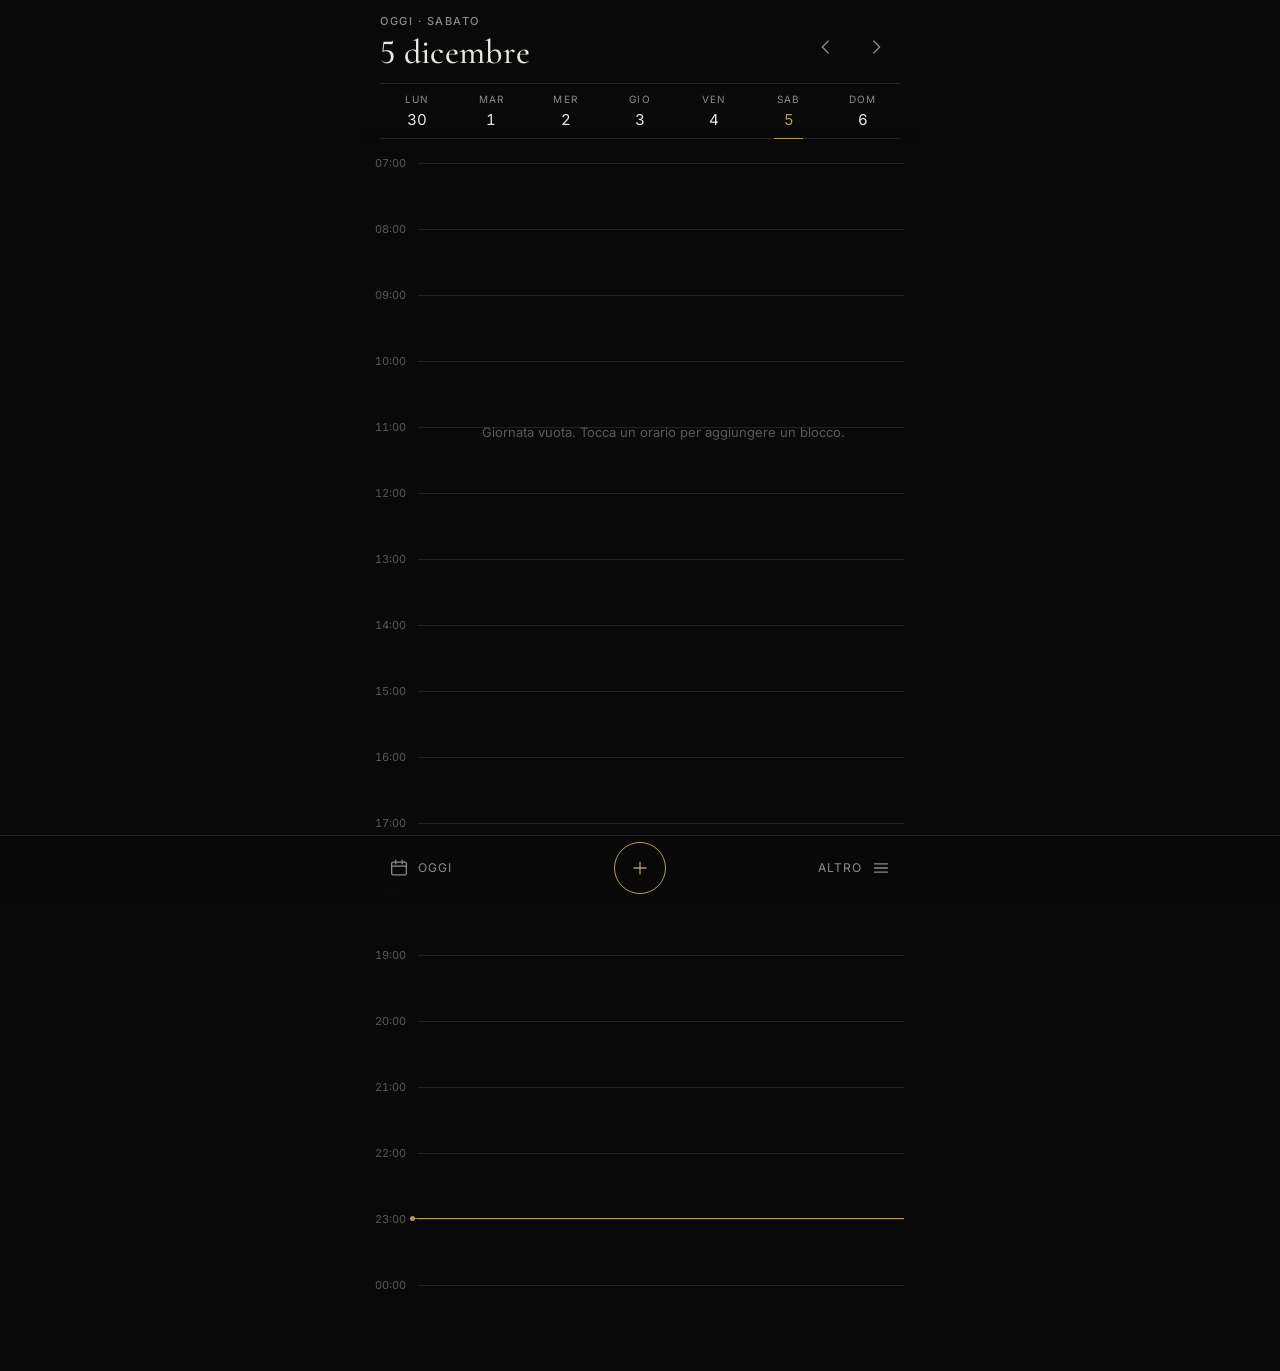
==== index.html @ aca677e9 "Fase 1: vista giornata, blocchi, trascinamento, backup e PWA Pagina di prova dello stile, struttura " ====
<!DOCTYPE html>
<html lang="it" data-accento="ottone" data-titoli="serif">
<head>
  <meta charset="utf-8">
  <!-- viewport-fit=cover: la pagina arriva fino ai bordi di iPhone (tacca compresa) -->
  <meta name="viewport" content="width=device-width, initial-scale=1, viewport-fit=cover">
  <title>Agenda</title>
  <meta name="theme-color" content="#09090a">
  <meta name="color-scheme" content="dark">

  <!-- Per l'installazione sulla schermata Home -->
  <link rel="manifest" href="manifest.webmanifest">
  <meta name="apple-mobile-web-app-capable" content="yes">
  <meta name="mobile-web-app-capable" content="yes">
  <meta name="apple-mobile-web-app-status-bar-style" content="black-translucent">
  <meta name="apple-mobile-web-app-title" content="Agenda">
  <link rel="apple-touch-icon" href="icone/icona-180.png">
  <link rel="icon" type="image/png" href="icone/icona-192.png">

  <link rel="stylesheet" href="css/base.css">
  <link rel="stylesheet" href="css/componenti.css">
</head>
<body>
  <div class="app">

    <header class="testata">
      <div class="testata-riga">
        <div class="testata-data">
          <span class="etichetta" id="testata-giorno"></span>
          <h1 class="titolo" id="testata-data"></h1>
        </div>
        <div class="frecce">
          <button class="icona-pulsante" id="giorno-prima" aria-label="Giorno precedente">
            <svg viewBox="0 0 24 24"><path d="M14.5 5.5 8 12l6.5 6.5"/></svg>
          </button>
          <button class="icona-pulsante" id="giorno-dopo" aria-label="Giorno successivo">
            <svg viewBox="0 0 24 24"><path d="M9.5 5.5 16 12l-6.5 6.5"/></svg>
          </button>
        </div>
      </div>
      <nav class="settimana" id="settimana" aria-label="Settimana"></nav>
    </header>

    <main>
      <div class="timeline" id="timeline"></div>
      <p class="avviso-sovrapposizioni" id="avviso"></p>
    </main>

  </div>

  <!-- Azioni principali in basso, a portata di pollice -->
  <nav class="barra" aria-label="Azioni">
    <div class="barra-interno">
      <button class="barra-voce" id="vai-oggi">
        <svg viewBox="0 0 24 24"><rect x="4" y="5.5" width="16" height="14" rx="1.5"/><path d="M4 10h16M8.5 3.5v4M15.5 3.5v4"/></svg>
        Oggi
      </button>
      <button class="barra-aggiungi" id="aggiungi" aria-label="Aggiungi un blocco">
        <svg viewBox="0 0 24 24"><path d="M12 5.5v13M5.5 12h13"/></svg>
      </button>
      <button class="barra-voce" id="altro">
        Altro
        <svg viewBox="0 0 24 24"><path d="M5 7.5h14M5 12h14M5 16.5h14"/></svg>
      </button>
    </div>
  </nav>

  <!-- type="module": permette a un file JavaScript di importarne altri -->
  <script type="module" src="js/app.js"></script>
</body>
</html>
---- css/base.css ----
/* ============================================================
   BASE — variabili, font, regole generali.
   Tutti i colori e le misure dell'app stanno qui, in "variabili CSS"
   (--nome). Per cambiare l'accento o un grigio basta toccare una riga.
   ============================================================ */

/* Font inclusi nel progetto: funzionano anche offline.
   Sono "variabili": un solo file contiene tutti i pesi (sottile, normale, ...). */
@font-face {
  font-family: "Inter";
  src: url("../fonts/Inter.ttf") format("truetype");
  font-weight: 100 900;
  font-display: swap;
}
@font-face {
  font-family: "Cormorant Garamond";
  src: url("../fonts/CormorantGaramond.ttf") format("truetype");
  font-weight: 300 700;
  font-display: swap;
}

:root {
  /* Superfici: tre livelli di nero, dal fondo alle card */
  --fondo: #09090a;
  --superficie: #101012;
  --rialzo: #17171a;
  --linea: #232327;
  --linea-forte: #34343a;

  /* Testo */
  --testo: #ebe8e1;
  --testo-2: #8d8b86;
  --testo-3: #5a5956;

  /* Accento: ottone (predefinito). L'alternativa "acciaio" è più sotto. */
  --accento: #b09a66;
  --accento-tenue: rgba(176, 154, 102, 0.14);

  /* Stati */
  --fatto: #7f9a86;
  --saltato: #9a6f6a;

  /* Tipografia */
  --font-ui: "Inter", system-ui, -apple-system, "Helvetica Neue", sans-serif;
  --font-titoli: "Cormorant Garamond", "Iowan Old Style", Georgia, serif;
  --peso-titoli: 500;

  /* Misure */
  --raggio: 6px;
  --raggio-piccolo: 4px;
  --tocco: 48px;            /* altezza minima delle aree toccabili */
  --rapida: 160ms;
  --morbida: 240ms;
  --curva: cubic-bezier(0.2, 0.7, 0.2, 1);
}

/* Accento alternativo: si attiva scrivendo <html data-accento="acciaio"> */
:root[data-accento="acciaio"] {
  --accento: #93a6b6;
  --accento-tenue: rgba(147, 166, 182, 0.14);
}

/* Titoli alternativi: sans molto sottile al posto del serif */
:root[data-titoli="sans"] {
  --font-titoli: "Inter", system-ui, sans-serif;
  --peso-titoli: 200;
}

*, *::before, *::after { box-sizing: border-box; }

html {
  background: var(--fondo);
  color-scheme: dark;
  -webkit-text-size-adjust: 100%;
}

body {
  margin: 0;
  background: var(--fondo);
  color: var(--testo);
  font-family: var(--font-ui);
  font-size: 15px;
  line-height: 1.45;
  font-weight: 400;
  -webkit-font-smoothing: antialiased;
  -webkit-tap-highlight-color: transparent;
  overscroll-behavior-y: none;
}

h1, h2, h3, p { margin: 0; }

button, input, select, textarea {
  font: inherit;
  color: inherit;
}

button {
  background: none;
  border: 0;
  padding: 0;
  cursor: pointer;
}

/* Numeri "tabulari": ogni cifra occupa la stessa larghezza,
   così orari e statistiche restano incolonnati. */
.numeri, .titolo.numeri { font-variant-numeric: tabular-nums lining-nums; }

.titolo {
  font-family: var(--font-titoli);
  font-weight: var(--peso-titoli);
  letter-spacing: 0.01em;
  line-height: 1.1;
  /* cifre "allineate" (tutte alte uguali): il serif di default le disegna in stile antico */
  font-variant-numeric: lining-nums;
}

/* Etichette piccole in maiuscoletto spaziato */
.etichetta {
  font-size: 11px;
  font-weight: 500;
  letter-spacing: 0.14em;
  text-transform: uppercase;
  color: var(--testo-2);
}

.secondario { color: var(--testo-2); }

/* Contorno visibile solo quando si naviga da tastiera */
:focus-visible {
  outline: 1px solid var(--accento);
  outline-offset: 2px;
}

/* Chi ha chiesto al telefono di ridurre le animazioni non ne vede */
@media (prefers-reduced-motion: reduce) {
  *, *::before, *::after {
    animation-duration: 0.01ms !important;
    transition-duration: 0.01ms !important;
    scroll-behavior: auto !important;
  }
}
---- css/componenti.css ----
/* ============================================================
   COMPONENTI — i pezzi dell'interfaccia: testata, timeline,
   blocchi, barra in basso, foglio di modifica, pulsanti, campi.
   ============================================================ */

/* ---------- Struttura della pagina ---------- */

.app {
  max-width: 560px;
  margin: 0 auto;
  min-height: 100dvh;
  /* env(safe-area-inset-*) = spazio occupato da tacca e barra di iPhone */
  padding: env(safe-area-inset-top) 0 calc(76px + env(safe-area-inset-bottom));
}

/* ---------- Testata con data e striscia della settimana ---------- */

.testata {
  position: sticky;
  top: 0;
  z-index: 20;
  background: linear-gradient(var(--fondo) 86%, transparent);
  padding: calc(14px + env(safe-area-inset-top)) 20px 10px;
  margin-top: calc(-1 * env(safe-area-inset-top));
}

.testata-riga {
  display: flex;
  align-items: flex-end;
  justify-content: space-between;
  gap: 12px;
}

.testata-data { text-align: left; min-height: var(--tocco); }
.testata-data .titolo { font-size: 34px; display: block; }
.testata-data .etichetta { display: block; margin-bottom: 4px; }

.frecce { display: flex; gap: 2px; }

.icona-pulsante {
  width: var(--tocco);
  height: var(--tocco);
  display: grid;
  place-items: center;
  color: var(--testo-2);
  border-radius: var(--raggio);
  transition: color var(--rapida), background var(--rapida);
}
.icona-pulsante:active { color: var(--testo); background: var(--rialzo); }
.icona-pulsante svg, .barra svg, .pulsante svg {
  width: 22px; height: 22px;
  fill: none; stroke: currentColor; stroke-width: 1.4;
  stroke-linecap: round; stroke-linejoin: round;
}

.settimana {
  display: grid;
  grid-template-columns: repeat(7, 1fr);
  margin-top: 12px;
  border-top: 1px solid var(--linea);
  border-bottom: 1px solid var(--linea);
}
.settimana button {
  height: 54px;
  display: flex;
  flex-direction: column;
  align-items: center;
  justify-content: center;
  gap: 3px;
  color: var(--testo-2);
  position: relative;
  transition: color var(--rapida);
}
.settimana .sigla { font-size: 10px; letter-spacing: 0.12em; text-transform: uppercase; }
.settimana .numero { font-size: 15px; color: var(--testo); font-weight: 400; }
.settimana .oggi .numero { color: var(--accento); }
.settimana .scelto::after {
  content: "";
  position: absolute;
  left: 30%; right: 30%; bottom: -1px;
  height: 1px;
  background: var(--accento);
}
/* Puntino: nel giorno c'è almeno un blocco */
.settimana .pieno .sigla::after {
  content: "";
  display: inline-block;
  width: 3px; height: 3px; border-radius: 50%;
  background: var(--testo-3);
  margin-left: 4px;
  vertical-align: middle;
}

/* ---------- Timeline ---------- */

.timeline {
  position: relative;
  margin: 14px 16px 0 0;
  /* l'altezza viene impostata da JavaScript: 1 minuto = 1 pixel */
  touch-action: pan-y;
}

.ora {
  position: absolute;
  left: 0; right: 0;
  height: 0;
  border-top: 1px solid var(--linea);
  margin-left: 58px;
}
.ora span {
  position: absolute;
  left: -58px;
  top: -8px;
  width: 46px;
  text-align: right;
  font-size: 11px;
  color: var(--testo-3);
}

.area-blocchi {
  position: absolute;
  left: 62px; right: 0; top: 0; bottom: 0;
}

.adesso {
  position: absolute;
  left: 52px; right: 0;
  height: 1px;
  background: var(--accento);
  z-index: 5;
  pointer-events: none;
}
.adesso::before {
  content: "";
  position: absolute;
  left: -2px; top: -2px;
  width: 5px; height: 5px; border-radius: 50%;
  background: var(--accento);
}

.blocco {
  position: absolute;
  overflow: hidden;
  text-align: left;
  background: var(--rialzo);
  border: 1px solid var(--linea);
  border-left: 2px solid var(--colore, var(--testo-3));
  border-radius: var(--raggio-piccolo);
  padding: 5px 9px;
  display: flex;
  flex-direction: column;
  gap: 1px;
  /* niente menu "copia" né selezione del testo quando tengo premuto */
  -webkit-touch-callout: none;
  -webkit-user-select: none;
  user-select: none;
  transition: background var(--rapida), border-color var(--rapida),
              opacity var(--rapida), transform var(--rapida);
}
.blocco:active { background: #1c1c20; }
.blocco-titolo {
  font-size: 13.5px;
  font-weight: 500;
  white-space: nowrap;
  overflow: hidden;
  text-overflow: ellipsis;
}
.blocco-orario { font-size: 11px; color: var(--testo-2); }
.blocco.corto { flex-direction: row; align-items: center; gap: 8px; padding-top: 0; padding-bottom: 0; }
.blocco.corto .blocco-titolo { font-size: 12.5px; }

.blocco.fatto .blocco-titolo { color: var(--testo-2); }
.blocco.fatto .blocco-titolo::after { content: " · fatto"; color: var(--fatto); font-weight: 400; }
.blocco.saltato { opacity: 0.5; border-left-color: var(--saltato); }
.blocco.saltato .blocco-titolo { text-decoration: line-through; text-decoration-color: var(--testo-3); }

/* Sovrapposizione: un bordo tratteggiato in alto, senza bloccare nulla */
.blocco.sovrapposto { border-top: 1px dashed var(--linea-forte); }

.blocco.trascinato {
  z-index: 10;
  background: #1e1e22;
  border-color: var(--accento);
  transform: scale(1.015);
  transition: none;
}

.vuoto {
  position: absolute;
  left: 0; right: 0;
  text-align: center;
  color: var(--testo-3);
  font-size: 13px;
  pointer-events: none;
}

.avviso-sovrapposizioni {
  margin: 10px 20px 0 78px;
  font-size: 12px;
  color: var(--testo-2);
}

/* ---------- Barra in basso (azioni per il pollice) ---------- */

.barra {
  position: fixed;
  left: 0; right: 0; bottom: 0;
  z-index: 30;
  background: rgba(9, 9, 10, 0.92);
  -webkit-backdrop-filter: blur(14px);
  backdrop-filter: blur(14px);
  border-top: 1px solid var(--linea);
  padding-bottom: env(safe-area-inset-bottom);
}
.barra-interno {
  max-width: 560px;
  margin: 0 auto;
  height: 64px;
  display: grid;
  grid-template-columns: 1fr auto 1fr;
  align-items: center;
  padding: 0 20px;
}
.barra-voce {
  height: var(--tocco);
  display: inline-flex;
  align-items: center;
  gap: 8px;
  color: var(--testo-2);
  font-size: 12px;
  letter-spacing: 0.08em;
  text-transform: uppercase;
  justify-self: start;
  padding: 0 8px;
  transition: color var(--rapida);
}
.barra-voce:last-child { justify-self: end; }
.barra-voce:active { color: var(--testo); }

.barra-aggiungi {
  width: 52px; height: 52px;
  border-radius: 50%;
  border: 1px solid var(--accento);
  color: var(--accento);
  display: grid;
  place-items: center;
  transition: background var(--rapida), transform var(--rapida);
}
.barra-aggiungi:active { background: var(--accento-tenue); transform: scale(0.96); }

/* ---------- Pulsanti ---------- */

.pulsante {
  min-height: var(--tocco);
  padding: 0 20px;
  display: inline-flex;
  align-items: center;
  justify-content: center;
  gap: 8px;
  border: 1px solid var(--linea-forte);
  border-radius: var(--raggio);
  font-size: 14px;
  font-weight: 500;
  letter-spacing: 0.02em;
  color: var(--testo);
  transition: background var(--rapida), border-color var(--rapida), color var(--rapida);
}
.pulsante:active { background: var(--rialzo); }
.pulsante.principale {
  background: var(--accento);
  border-color: var(--accento);
  color: #0b0b0c;
}
.pulsante.principale:active { filter: brightness(0.9); }
.pulsante.discreto { border-color: transparent; color: var(--testo-2); }
.pulsante.pericolo { color: var(--saltato); border-color: transparent; }
.pulsante.pericolo.conferma { border-color: var(--saltato); }
.pulsante.largo { width: 100%; }

/* ---------- Card ---------- */

.card {
  background: var(--superficie);
  border: 1px solid var(--linea);
  border-radius: var(--raggio);
  padding: 18px;
}

/* ---------- Barra dell'obiettivo ---------- */

.obiettivo-valori {
  display: flex;
  align-items: baseline;
  justify-content: space-between;
  margin: 8px 0 14px;
}
.obiettivo-valori .titolo { font-size: 44px; }
.barra-obiettivo {
  height: 2px;
  background: var(--linea);
  border-radius: 1px;
  overflow: hidden;
}
.barra-obiettivo > i {
  display: block;
  height: 100%;
  width: 0;
  background: var(--accento);
  transition: width 600ms var(--curva);
}

/* ---------- Foglio dal basso (modifica blocco, impostazioni) ---------- */

.velo {
  position: fixed;
  inset: 0;
  z-index: 40;
  background: rgba(0, 0, 0, 0.6);
  opacity: 0;
  transition: opacity var(--morbida);
}
.velo.aperto { opacity: 1; }

.foglio {
  position: fixed;
  left: 0; right: 0; bottom: 0;
  z-index: 41;
  max-width: 560px;
  margin: 0 auto;
  max-height: 92dvh;
  overflow-y: auto;
  background: var(--superficie);
  border-top: 1px solid var(--linea-forte);
  border-radius: 12px 12px 0 0;
  padding: 10px 20px calc(20px + env(safe-area-inset-bottom));
  transform: translateY(100%);
  transition: transform var(--morbida) var(--curva);
}
.foglio.aperto { transform: translateY(0); }
.foglio::before {
  content: "";
  display: block;
  width: 36px; height: 3px; border-radius: 2px;
  background: var(--linea-forte);
  margin: 0 auto 16px;
}
.foglio h2 { font-size: 26px; margin-bottom: 18px; }

/* ---------- Campi dei moduli ---------- */

.campo { display: block; margin-bottom: 16px; }
.campo > .etichetta { display: block; margin-bottom: 7px; }

.campo input[type="text"],
.campo input[type="time"],
.campo input[type="date"],
.campo select {
  width: 100%;
  height: var(--tocco);
  padding: 0 12px;
  background: var(--fondo);
  border: 1px solid var(--linea);
  border-radius: var(--raggio);
  /* 16px: sotto questa misura iPhone ingrandisce la pagina quando tocco il campo */
  font-size: 16px;
  -webkit-appearance: none;
  appearance: none;
  transition: border-color var(--rapida);
}
.campo input:focus, .campo select:focus { outline: none; border-color: var(--accento); }
.campo input[type="time"] { font-variant-numeric: tabular-nums; }

.due-colonne { display: grid; grid-template-columns: 1fr 1fr; gap: 12px; }

/* Scelta a segmenti (tipo di blocco, stato) */
.segmenti {
  display: grid;
  grid-auto-flow: column;
  grid-auto-columns: 1fr;
  border: 1px solid var(--linea);
  border-radius: var(--raggio);
  overflow: hidden;
}
.segmenti button {
  height: 44px;
  padding: 0 2px;
  font-size: 12.5px;
  color: var(--testo-2);
  border-left: 1px solid var(--linea);
  transition: background var(--rapida), color var(--rapida);
}
.segmenti button:first-child { border-left: 0; }
.segmenti button.scelto { background: var(--rialzo); color: var(--testo); box-shadow: inset 0 -1px 0 var(--accento); }

/* Scelta della materia: righe con il colore a sinistra */
.materie { display: grid; grid-template-columns: 1fr 1fr; gap: 8px; }
.materie button {
  min-height: 44px;
  padding: 6px 10px;
  text-align: left;
  font-size: 13px;
  line-height: 1.25;
  color: var(--testo-2);
  border: 1px solid var(--linea);
  border-left: 2px solid var(--colore);
  border-radius: var(--raggio-piccolo);
  transition: background var(--rapida), color var(--rapida), border-color var(--rapida);
}
.materie button.scelto { background: var(--rialzo); color: var(--testo); border-color: var(--linea-forte); border-left-color: var(--colore); }

.azioni { display: flex; gap: 10px; margin-top: 22px; }
.azioni .pulsante.principale { flex: 1; }

.errore { color: var(--saltato); font-size: 13px; min-height: 18px; margin-top: -6px; }

.nota { font-size: 13px; color: var(--testo-2); margin: 10px 0 0; }
.separatore { height: 1px; background: var(--linea); margin: 22px 0; }

/* Messaggio breve in basso ("Backup salvato") */
.messaggio {
  position: fixed;
  left: 50%; bottom: calc(92px + env(safe-area-inset-bottom));
  transform: translate(-50%, 8px);
  z-index: 50;
  padding: 10px 16px;
  background: var(--rialzo);
  border: 1px solid var(--linea-forte);
  border-radius: var(--raggio);
  font-size: 13px;
  opacity: 0;
  pointer-events: none;
  transition: opacity var(--morbida), transform var(--morbida) var(--curva);
  white-space: nowrap;
}
.messaggio.visibile { opacity: 1; transform: translate(-50%, 0); }
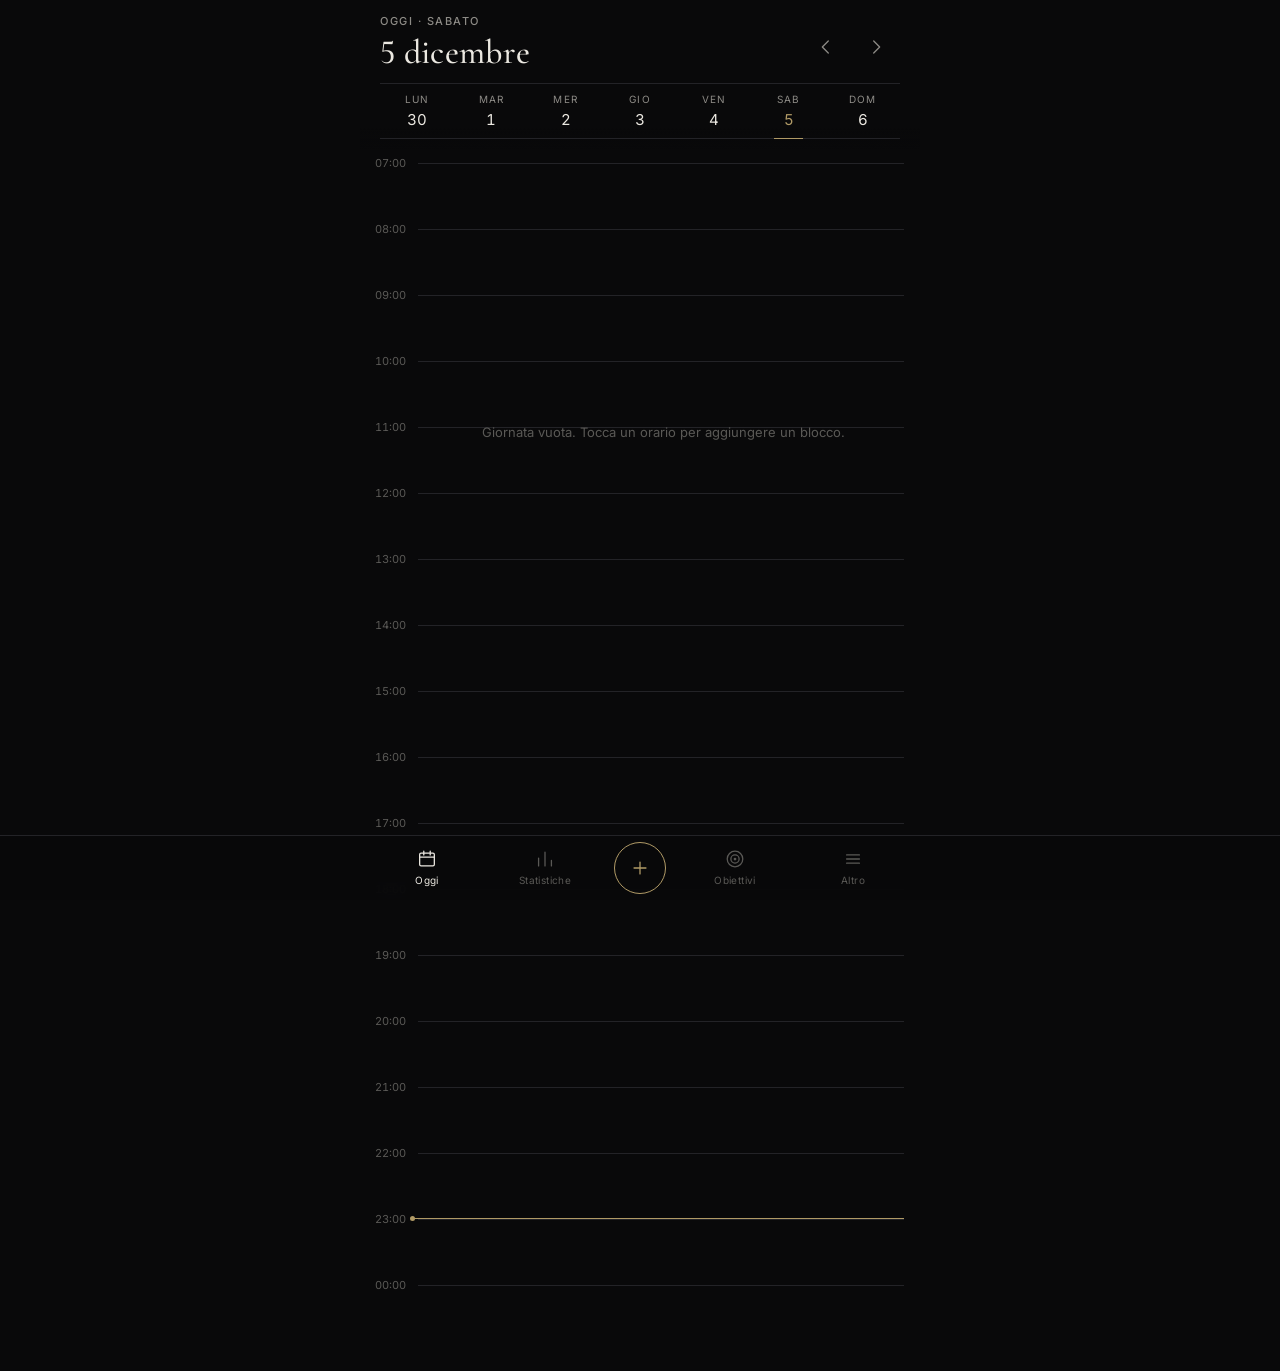
==== commit 143b19ee: "Obiettivi giornalieri e schermata delle statistiche Obiettivi con un valore per giorno della settima" ====
--- a/index.html
+++ b/index.html
@@ -21,7 +21,8 @@
   <link rel="stylesheet" href="css/componenti.css">
 </head>
 <body>
-  <div class="app">
+  <!-- Schermata 1: la giornata -->
+  <div class="app" id="vista-giornata">
 
     <header class="testata">
       <div class="testata-riga">
@@ -42,25 +43,38 @@
     </header>
 
     <main>
+      <div class="obiettivi" id="obiettivi"></div>
+      <div class="flessibili" id="flessibili"></div>
       <div class="timeline" id="timeline"></div>
       <p class="avviso-sovrapposizioni" id="avviso"></p>
     </main>
 
   </div>
 
+  <!-- Schermata 2: le statistiche (nascosta finché non la apro) -->
+  <div class="app" id="vista-statistiche" hidden></div>
+
   <!-- Azioni principali in basso, a portata di pollice -->
   <nav class="barra" aria-label="Azioni">
     <div class="barra-interno">
       <button class="barra-voce" id="vai-oggi">
         <svg viewBox="0 0 24 24"><rect x="4" y="5.5" width="16" height="14" rx="1.5"/><path d="M4 10h16M8.5 3.5v4M15.5 3.5v4"/></svg>
-        Oggi
+        <span>Oggi</span>
+      </button>
+      <button class="barra-voce" id="vai-statistiche">
+        <svg viewBox="0 0 24 24"><path d="M5 19.5V11M12 19.5v-15M19 19.5v-6"/></svg>
+        <span>Statistiche</span>
       </button>
       <button class="barra-aggiungi" id="aggiungi" aria-label="Aggiungi un blocco">
         <svg viewBox="0 0 24 24"><path d="M12 5.5v13M5.5 12h13"/></svg>
       </button>
+      <button class="barra-voce" id="vai-obiettivi">
+        <svg viewBox="0 0 24 24"><circle cx="12" cy="12" r="8.5"/><circle cx="12" cy="12" r="4.5"/><circle cx="12" cy="12" r="0.8"/></svg>
+        <span>Obiettivi</span>
+      </button>
       <button class="barra-voce" id="altro">
-        Altro
         <svg viewBox="0 0 24 24"><path d="M5 7.5h14M5 12h14M5 16.5h14"/></svg>
+        <span>Altro</span>
       </button>
     </div>
   </nav>
--- a/css/componenti.css
+++ b/css/componenti.css
@@ -165,7 +165,7 @@
   overflow: hidden;
   text-overflow: ellipsis;
 }
-.blocco-orario { font-size: 11px; color: var(--testo-2); }
+.blocco-orario { font-size: 11px; color: var(--testo-2); white-space: nowrap; overflow: hidden; text-overflow: ellipsis; }
 .blocco.corto { flex-direction: row; align-items: center; gap: 8px; padding-top: 0; padding-bottom: 0; }
 .blocco.corto .blocco-titolo { font-size: 12.5px; }
 
@@ -217,28 +217,28 @@
   margin: 0 auto;
   height: 64px;
   display: grid;
-  grid-template-columns: 1fr auto 1fr;
-  align-items: center;
-  padding: 0 20px;
-}
+  grid-template-columns: 1fr 1fr auto 1fr 1fr;
+  align-items: center;
+  padding: 0 8px;
+}
+/* Ogni voce: icona sopra, nome sotto */
 .barra-voce {
-  height: var(--tocco);
-  display: inline-flex;
-  align-items: center;
-  gap: 8px;
-  color: var(--testo-2);
-  font-size: 12px;
-  letter-spacing: 0.08em;
-  text-transform: uppercase;
-  justify-self: start;
-  padding: 0 8px;
+  height: 56px;
+  display: flex;
+  flex-direction: column;
+  align-items: center;
+  justify-content: center;
+  gap: 3px;
+  color: var(--testo-3);
+  font-size: 10px;
+  letter-spacing: 0.04em;
   transition: color var(--rapida);
 }
-.barra-voce:last-child { justify-self: end; }
-.barra-voce:active { color: var(--testo); }
+.barra-voce:active, .barra-voce.attiva { color: var(--testo); }
 
 .barra-aggiungi {
   width: 52px; height: 52px;
+  margin: 0 10px;
   border-radius: 50%;
   border: 1px solid var(--accento);
   color: var(--accento);
@@ -276,6 +276,8 @@
 .pulsante.pericolo { color: var(--saltato); border-color: transparent; }
 .pulsante.pericolo.conferma { border-color: var(--saltato); }
 .pulsante.largo { width: 100%; }
+.pulsante.accento { border-color: var(--accento); color: var(--accento); margin-bottom: 20px; }
+.pulsante.accento:active { background: var(--accento-tenue); }
 
 /* ---------- Card ---------- */
 
@@ -354,6 +356,7 @@
 .campo input[type="text"],
 .campo input[type="time"],
 .campo input[type="date"],
+.campo input[type="number"],
 .campo select {
   width: 100%;
   height: var(--tocco);
@@ -433,3 +436,211 @@
   white-space: nowrap;
 }
 .messaggio.visibile { opacity: 1; transform: translate(-50%, 0); }
+
+/* ---------- Modalità focus: schermo intero, nero puro ---------- */
+
+.focus {
+  position: fixed;
+  inset: 0;
+  z-index: 60;
+  background: #000;
+  display: flex;
+  flex-direction: column;
+  justify-content: space-between;
+  padding: calc(36px + env(safe-area-inset-top)) 28px calc(28px + env(safe-area-inset-bottom));
+  animation: compare var(--morbida) var(--curva);
+}
+@keyframes compare { from { opacity: 0; } to { opacity: 1; } }
+
+.focus-alto .titolo { font-size: 30px; margin-top: 8px; }
+.focus-alto p { margin-top: 4px; font-size: 14px; }
+
+.focus-centro { text-align: center; }
+.focus-tempo {
+  font-size: clamp(64px, 22vw, 104px);
+  font-weight: 400;
+  margin-bottom: 26px;
+  transition: opacity var(--morbida);
+}
+:root[data-titoli="sans"] .focus-tempo { font-weight: 200; }
+.focus.in-pausa .focus-tempo { opacity: 0.45; }
+.focus-centro .barra-obiettivo { max-width: 260px; margin: 0 auto 18px; }
+.focus-centro .barra-obiettivo > i { transition: width 1s linear; }
+.focus-centro p { font-size: 14px; min-height: 22px; }
+
+.focus-basso { max-width: 420px; width: 100%; margin: 0 auto; }
+.focus-azioni { display: grid; gap: 10px; }
+.focus-avviso {
+  display: flex;
+  align-items: center;
+  justify-content: space-between;
+  gap: 12px;
+  font-size: 13px;
+  color: var(--testo-2);
+  border-top: 1px solid var(--linea);
+  padding: 12px 0;
+  margin-bottom: 8px;
+}
+.focus-avviso[hidden] { display: none; }
+.focus-avviso button {
+  min-height: 40px;
+  padding: 0 4px;
+  color: var(--accento);
+  font-size: 13px;
+  white-space: nowrap;
+}
+
+/* ---------- Lezioni e attività fisse sulla timeline ---------- */
+
+/* Un po' più "piatte" dei blocchi che creo io: sono lo sfondo fisso della giornata */
+.blocco.fisso {
+  background: var(--superficie);
+  border-color: var(--linea-forte);
+  border-left-color: var(--colore, var(--testo-3));
+}
+
+/* Lezione annullata: una piccola etichetta a destra, che non occupa spazio */
+.blocco.annullata {
+  right: 0;
+  height: 22px;
+  padding: 0 8px;
+  flex-direction: row;
+  align-items: center;
+  background: transparent;
+  border: 1px dashed var(--linea-forte);
+  z-index: 3;
+}
+.blocco.annullata .blocco-titolo {
+  font-size: 11px;
+  font-weight: 400;
+  color: var(--testo-3);
+  text-decoration: line-through;
+}
+
+/* ---------- Attività flessibili: contatori della settimana ---------- */
+
+.flessibili {
+  display: flex;
+  flex-wrap: wrap;
+  gap: 8px;
+  padding: 12px 20px 0;
+}
+.flessibili:empty { display: none; }
+.flessibili button {
+  min-height: 36px;
+  padding: 0 12px;
+  border: 1px solid var(--linea);
+  border-radius: 18px;
+  font-size: 12.5px;
+  color: var(--testo-2);
+  transition: background var(--rapida), color var(--rapida);
+}
+.flessibili button:active { background: var(--rialzo); color: var(--testo); }
+.flessibili button .numeri { color: var(--testo); margin-left: 4px; }
+.flessibili button.completa .numeri { color: var(--fatto); }
+
+/* ---------- Elenco della settimana tipo ---------- */
+
+.gruppo { display: block; margin: 18px 0 8px; }
+.riga {
+  width: 100%;
+  min-height: var(--tocco);
+  display: flex;
+  align-items: center;
+  gap: 14px;
+  padding: 8px 12px;
+  margin-bottom: 6px;
+  text-align: left;
+  border: 1px solid var(--linea);
+  border-left: 2px solid var(--colore);
+  border-radius: var(--raggio-piccolo);
+  transition: background var(--rapida);
+}
+.riga:active { background: var(--rialzo); }
+.riga-orario { font-size: 12px; color: var(--testo-2); white-space: nowrap; min-width: 92px; }
+.riga-testo { font-size: 14px; display: flex; flex-direction: column; }
+.riga-testo small { font-size: 11.5px; color: var(--testo-3); }
+
+/* ---------- Obiettivi del giorno (sopra la timeline) ---------- */
+
+.obiettivi { padding: 6px 20px 0; display: grid; gap: 4px; }
+.obiettivi:empty { display: none; }
+.obiettivo-riga {
+  width: 100%;
+  min-height: 44px;
+  padding: 8px 0 10px;
+  display: grid;
+  gap: 8px;
+  text-align: left;
+}
+.obiettivo-testi { display: flex; justify-content: space-between; align-items: baseline; font-size: 13.5px; }
+.obiettivo-testi .numeri { font-size: 12.5px; color: var(--testo-2); }
+.obiettivo-riga.raggiunto .numeri { color: var(--fatto); }
+.obiettivo-riga.raggiunto .barra-obiettivo > i { background: var(--fatto); }
+
+/* Modulo obiettivo: un campo per ogni giorno della settimana */
+.griglia-giorni { display: grid; gap: 6px; }
+.griglia-giorni label {
+  display: grid;
+  grid-template-columns: 1fr 120px;
+  align-items: center;
+  font-size: 14px;
+  color: var(--testo-2);
+}
+.griglia-giorni input, .campo input[type="text"] { font-variant-numeric: tabular-nums; }
+.griglia-giorni input {
+  height: 44px;
+  padding: 0 12px;
+  background: var(--fondo);
+  border: 1px solid var(--linea);
+  border-radius: var(--raggio);
+  font-size: 16px;
+  text-align: right;
+}
+.griglia-giorni input:focus { outline: none; border-color: var(--accento); }
+
+/* ---------- Statistiche ---------- */
+
+.statistiche-corpo { padding: 8px 20px 24px; display: grid; gap: 34px; }
+.statistiche-corpo section > .etichetta { display: block; margin-bottom: 4px; }
+
+/* Barre orizzontali: nome e valore sopra, barra sottile sotto */
+.barra-riga { padding-top: 12px; }
+.barra-testi { display: flex; justify-content: space-between; align-items: baseline; gap: 12px; font-size: 13.5px; margin-bottom: 7px; }
+.barra-testi .numeri { font-size: 12.5px; color: var(--testo-2); white-space: nowrap; }
+.barra-pista { height: 4px; background: var(--linea); border-radius: 2px; }
+.barra-pista > i {
+  display: block;
+  height: 100%;
+  min-width: 2px;
+  background: #86847f;
+  border-radius: 2px;
+  transition: width 500ms var(--curva);
+}
+.barra-pista > i.accento { background: var(--accento); }
+
+/* Colonne giorno per giorno */
+.colonne {
+  position: relative;
+  display: flex;
+  align-items: flex-end;
+  gap: 2px;
+  height: 150px;
+  margin-top: 26px;
+  border-top: 1px solid var(--linea);    /* la riga in alto corrisponde al valore massimo */
+}
+.colonne-massimo { position: absolute; right: 0; top: -18px; font-size: 11px; color: var(--testo-3); }
+.colonna { flex: 1; height: 100%; display: flex; flex-direction: column; align-items: center; gap: 6px; }
+.colonna-area { flex: 1; width: 100%; display: flex; align-items: flex-end; justify-content: center; border-bottom: 1px solid var(--linea-forte); }
+.colonna-area > i {
+  display: block;
+  width: 100%;
+  max-width: 22px;
+  background: #86847f;
+  border-radius: 3px 3px 0 0;
+  transition: height 500ms var(--curva), background var(--rapida);
+}
+.colonna.scelta .colonna-area > i { background: var(--accento); }
+.colonna-sigla { height: 14px; font-size: 11px; color: var(--testo-3); }
+.colonna.oggi .colonna-sigla { color: var(--accento); }
+.colonne.fitte { gap: 1px; }
